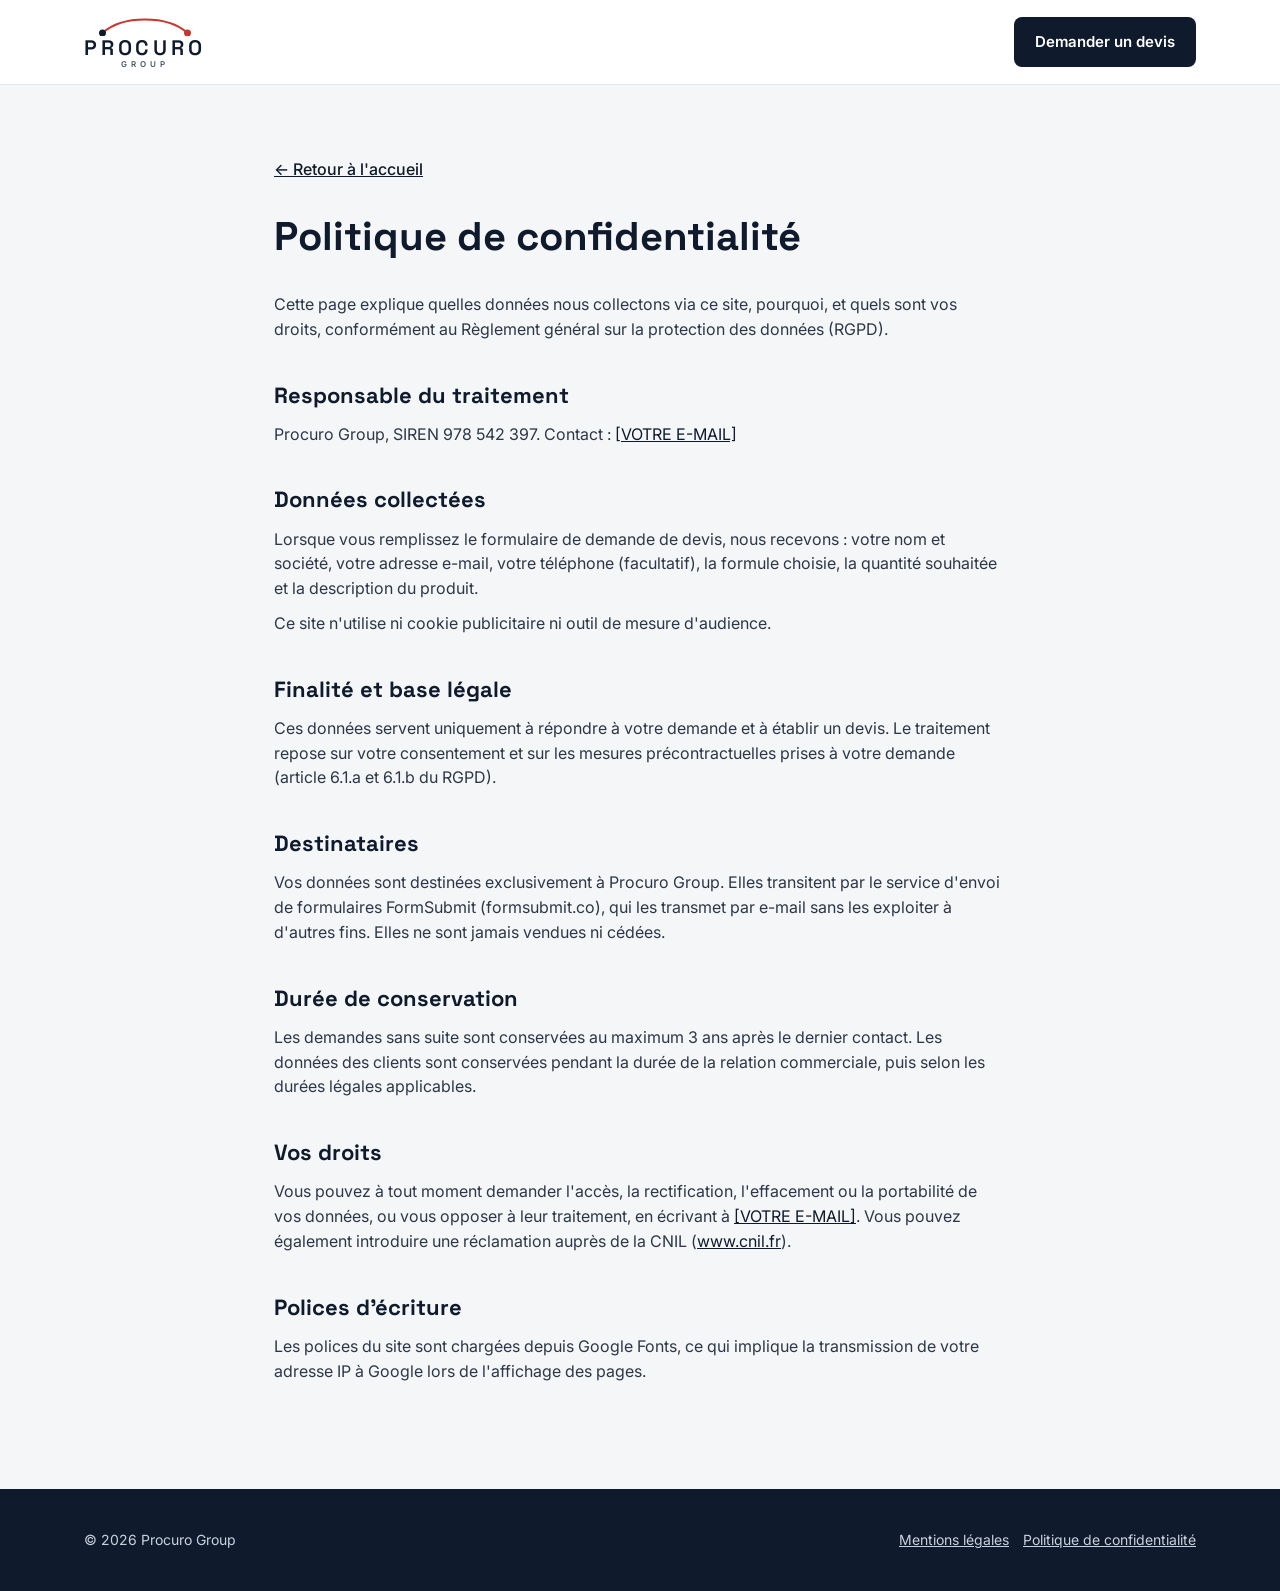
==== confidentialite.html @ 15a66a70 "Site Procuro Group prêt pour Vercel Co-Authored-By: Claude Opus 5.5 <noreply@anthropic.com> Claude-S" ====
<!doctype html>
<html lang="fr">
<head>
<meta charset="utf-8">
<meta name="viewport" content="width=device-width, initial-scale=1">
<title>Politique de confidentialité | Procuro Group</title>
<meta name="robots" content="noindex">
<link rel="icon" href="favicon.svg" type="image/svg+xml">
<link rel="preconnect" href="https://fonts.googleapis.com">
<link rel="preconnect" href="https://fonts.gstatic.com" crossorigin>
<link href="https://fonts.googleapis.com/css2?family=Space+Grotesk:wght@500;600;700&amp;family=Inter:wght@400;500;600&amp;display=swap" rel="stylesheet">
<link rel="stylesheet" href="css/styles.css">
<script src="js/config.js" defer></script>
<script src="js/main.js" defer></script>
</head>
<body>
<header class="site-header">
<div class="container header-inner">
<a class="logo" href="index.html" aria-label="Procuro Group, accueil">
<svg aria-hidden="true" width="104" height="22" viewBox="0 0 190 44"><path d="M10 38C50 2 140 2 180 38" fill="none" stroke="#C8372D" stroke-width="4" stroke-linecap="round"/><circle cx="10" cy="38" r="7" fill="#0F1B2D"/><circle cx="180" cy="38" r="7" fill="#C8372D"/></svg>
<span class="logo-word">PROCURO</span>
<span class="logo-sub">GROUP</span>
</a>
<a href="index.html#contact" class="btn btn-navy" style="padding:12px 20px;font-size:15px">Demander un devis</a>
</div>
</header>
<main class="legal">
<a class="back" href="index.html">← Retour à l'accueil</a>
<h1>Politique de confidentialité</h1>
<p>Cette page explique quelles données nous collectons via ce site, pourquoi, et quels sont vos droits, conformément au Règlement général sur la protection des données (RGPD).</p>
<h2>Responsable du traitement</h2>
<p>Procuro Group, SIREN 978 542 397. Contact : <a data-config-link="email" href="#"></a></p>
<h2>Données collectées</h2>
<p>Lorsque vous remplissez le formulaire de demande de devis, nous recevons : votre nom et société, votre adresse e-mail, votre téléphone (facultatif), la formule choisie, la quantité souhaitée et la description du produit.</p>
<p>Ce site n'utilise ni cookie publicitaire ni outil de mesure d'audience.</p>
<h2>Finalité et base légale</h2>
<p>Ces données servent uniquement à répondre à votre demande et à établir un devis. Le traitement repose sur votre consentement et sur les mesures précontractuelles prises à votre demande (article 6.1.a et 6.1.b du RGPD).</p>
<h2>Destinataires</h2>
<p>Vos données sont destinées exclusivement à Procuro Group. Elles transitent par le service d'envoi de formulaires FormSubmit (formsubmit.co), qui les transmet par e-mail sans les exploiter à d'autres fins. Elles ne sont jamais vendues ni cédées.</p>
<h2>Durée de conservation</h2>
<p>Les demandes sans suite sont conservées au maximum 3 ans après le dernier contact. Les données des clients sont conservées pendant la durée de la relation commerciale, puis selon les durées légales applicables.</p>
<h2>Vos droits</h2>
<p>Vous pouvez à tout moment demander l'accès, la rectification, l'effacement ou la portabilité de vos données, ou vous opposer à leur traitement, en écrivant à <a data-config-link="email" href="#"></a>. Vous pouvez également introduire une réclamation auprès de la CNIL (<a href="https://www.cnil.fr" target="_blank" rel="noopener">www.cnil.fr</a>).</p>
<h2>Polices d'écriture</h2>
<p>Les polices du site sont chargées depuis Google Fonts, ce qui implique la transmission de votre adresse IP à Google lors de l'affichage des pages.</p>
</main>
<footer class="site-footer">
<div class="container footer-inner">
<span>© <span id="annee">2026</span> Procuro Group</span>
<div class="footer-links">
<a href="mentions-legales.html">Mentions légales</a>
<a href="confidentialite.html">Politique de confidentialité</a>
</div>
</div>
</footer>
</body>
</html>
---- css/styles.css ----
:root{
  --navy:#0F1B2D;--navy-2:#17263C;--navy-line:#2B3D57;--navy-btn:#4A5A72;
  --red:#C8372D;--red-dark:#A82C23;--pink:#F2A79F;
  --bg:#F5F6F8;--white:#FFFFFF;--line:#E2E5EA;--input:#C3C9D2;
  --text:#0F1B2D;--muted:#4A5568;--muted-2:#2D3748;--on-dark:#C9D1DC;--on-dark-2:#DDE3EA;
  --ok:#1F7A4D;--err:#B42318;
  --display:'Space Grotesk',sans-serif;
}
*,*::before,*::after{box-sizing:border-box}
html{scroll-behavior:smooth;scroll-padding-top:90px}
body{margin:0;font-family:'Inter',system-ui,sans-serif;color:var(--text);background:var(--bg);line-height:1.55;-webkit-font-smoothing:antialiased}
img{max-width:100%;display:block}
a{color:var(--navy)}a:hover{color:var(--red)}
h1,h2,h3{font-family:var(--display);margin:0}
p{margin:0}
:focus-visible{outline:3px solid var(--pink);outline-offset:2px}
.skip{position:absolute;left:-9999px}.skip:focus{left:16px;top:16px;z-index:100;background:#fff;padding:8px 12px;border-radius:6px}
.container{max-width:1160px;margin:0 auto;padding-left:24px;padding-right:24px}
.section{padding-top:96px;padding-bottom:96px}
.stack{display:flex;flex-direction:column}
.dark{background:var(--navy);color:#fff}
.white{background:var(--white);border-top:1px solid var(--line);border-bottom:1px solid var(--line)}

/* Boutons */
.btn{display:inline-block;text-decoration:none;padding:16px 28px;border-radius:8px;font-weight:600;font-size:16px;text-align:center;border:1px solid transparent;cursor:pointer;font-family:inherit;transition:background .15s,color .15s,border-color .15s}
.btn-red{background:var(--red);color:#fff}.btn-red:hover{background:var(--red-dark);color:#fff}
.btn-navy{background:var(--navy);color:#fff}.btn-navy:hover{background:var(--red);color:#fff}
.btn-ghost{border-color:var(--navy-btn);color:#fff}.btn-ghost:hover{border-color:#fff;color:#fff}
.btn-outline{border-color:var(--navy);color:var(--navy)}.btn-outline:hover{background:var(--navy);color:#fff}

/* En-tête */
.site-header{background:var(--white);border-bottom:1px solid var(--line);position:sticky;top:0;z-index:50}
.header-inner{display:flex;align-items:center;justify-content:space-between;gap:16px;padding-top:14px;padding-bottom:14px}
.logo{display:flex;flex-direction:column;align-items:center;gap:1px;text-decoration:none;color:inherit}
.logo:hover{color:inherit}
.logo-word{font-family:var(--display);font-weight:600;font-size:21px;letter-spacing:.18em;line-height:1}
.logo-sub{font-size:8px;font-weight:600;letter-spacing:.5em;color:var(--muted);line-height:1.4}
.nav{display:flex;align-items:center;gap:28px;font-size:15px;font-weight:500}
.nav a{text-decoration:none}
.nav .btn{padding:12px 20px;font-size:15px}
.menu-toggle{display:none;background:none;border:1px solid var(--line);border-radius:8px;padding:8px;cursor:pointer;color:var(--navy)}

/* Hero */
.hero{display:grid;grid-template-columns:repeat(auto-fit,minmax(min(320px,100%),1fr));gap:56px;align-items:center;padding-top:96px;padding-bottom:104px}
.eyebrow{font-size:14px;font-weight:600;letter-spacing:.12em;text-transform:uppercase;color:var(--red-dark)}
.dark .eyebrow{color:var(--pink)}
.hero h1{font-size:clamp(36px,6vw,56px);line-height:1.05;font-weight:700}
.lead{font-size:19px;color:var(--on-dark);max-width:540px}
.actions{display:flex;flex-wrap:wrap;gap:14px;padding-top:8px}
.receive{background:var(--navy-2);border:1px solid var(--navy-line);border-radius:16px;padding:32px;gap:20px}
.receive-title{font-family:var(--display);font-size:22px;font-weight:600}
.check{display:flex;gap:14px;align-items:flex-start;color:var(--on-dark-2)}
.check svg{flex-shrink:0;margin-top:2px}
.hero-photo{padding-bottom:96px}
.hero-photo img{width:100%;height:clamp(240px,40vw,460px);object-fit:cover;border-radius:16px}

/* Titres de section */
.section-head{gap:12px;max-width:680px}
.section-head h2,.why h2{font-size:clamp(30px,4.5vw,40px);line-height:1.15}
.section-head .sub{font-size:18px;color:var(--muted)}
.dark .section-head .sub{color:var(--on-dark)}

/* Services */
.grid{display:grid;gap:20px}
.grid-cards{grid-template-columns:repeat(auto-fit,minmax(min(250px,100%),1fr))}
.grid-2{grid-template-columns:repeat(auto-fit,minmax(min(300px,100%),1fr))}
.card{background:var(--white);border:1px solid var(--line);border-radius:14px;padding:28px;display:flex;flex-direction:column;gap:14px}
.card h3{font-size:21px}
.card p,.muted{color:var(--muted)}
figure{margin:0;display:flex;flex-direction:column;gap:10px}
figure img{width:100%;height:380px;object-fit:cover;border-radius:14px}
figcaption{font-size:15px;color:var(--muted)}

/* Méthode */
.steps{display:grid;grid-template-columns:repeat(auto-fit,minmax(min(200px,100%),1fr));gap:32px}
.step{display:flex;flex-direction:column;gap:12px}
.step-num{font-family:var(--display);font-size:44px;font-weight:700;color:var(--red);line-height:1}
.step h3{font-size:20px}

/* Pourquoi nous */
.why{display:grid;grid-template-columns:repeat(auto-fit,minmax(min(320px,100%),1fr));gap:56px;align-items:center}
.why .intro{font-size:18px;color:var(--muted)}
.why img{width:100%;height:300px;object-fit:cover;border-radius:14px;margin-top:8px}
.point{background:var(--white);border:1px solid var(--line);border-radius:14px;padding:24px}
.point-title{font-family:var(--display);font-size:19px;font-weight:600;margin-bottom:6px}

/* Carte */
.map{display:block;width:100%;height:auto}
.map .route{stroke-dashoffset:0;animation:flow 1.6s linear infinite}
@keyframes flow{to{stroke-dashoffset:-24}}
@media (prefers-reduced-motion:reduce){.map .route{animation:none}html{scroll-behavior:auto}}

/* Tarifs */
.plan{border:1px solid var(--line);border-radius:16px;padding:36px;display:flex;flex-direction:column;gap:18px}
.plan-featured{border:2px solid var(--red);position:relative}
.badge{position:absolute;top:-13px;left:36px;background:var(--red);color:#fff;font-size:12px;font-weight:600;letter-spacing:.06em;text-transform:uppercase;padding:4px 10px;border-radius:999px}
.plan h3{font-size:24px}
.price{font-family:var(--display);font-size:40px;font-weight:700;line-height:1.2}
.price span{font-size:18px;font-weight:500;color:var(--muted)}
.plan ul{margin:0;padding-left:20px;color:var(--muted-2);display:flex;flex-direction:column;gap:8px}
.plan .btn{margin-top:auto;padding:14px 20px}
.rates{border:1px solid var(--line);border-radius:10px;overflow:hidden;font-size:15px}
.rates div{display:flex;justify-content:space-between;gap:12px;padding:10px 14px}
.rates div:nth-child(odd){background:var(--bg)}

/* Simulateur */
.sim{background:var(--bg);border-radius:10px;padding:16px;display:flex;flex-direction:column;gap:10px}
.sim label{font-weight:600;font-size:14px}
.sim-row{display:flex;align-items:center;gap:10px}
.sim input{flex:1;min-width:0;padding:10px 12px;border:1px solid var(--input);border-radius:8px;font:inherit;background:#fff}
.sim-out{font-size:15px;color:var(--muted-2)}
.sim-out strong{font-family:var(--display);font-size:18px;color:var(--navy)}

/* Contact */
.contact{display:grid;grid-template-columns:repeat(auto-fit,minmax(min(320px,100%),1fr));gap:56px}
.contact-info{gap:16px}
.contact-lines{gap:8px;padding-top:8px;font-size:16px}
.form{background:var(--white);border:1px solid var(--line);border-radius:16px;padding:32px;display:flex;flex-direction:column;gap:18px}
.field{display:flex;flex-direction:column;gap:6px}
.field label{font-weight:600;font-size:14px}
.field .opt{font-weight:400;color:var(--muted)}
.field input,.field textarea,.field select{padding:12px 14px;border:1px solid var(--input);border-radius:8px;font:inherit;background:#fff;color:inherit;width:100%}
.field textarea{resize:vertical}
.field input:focus,.field textarea:focus,.field select:focus{outline:none;border-color:var(--navy);box-shadow:0 0 0 3px rgba(15,27,45,.12)}
.field.invalid input,.field.invalid textarea,.field.invalid select{border-color:var(--err)}
.error{font-size:13px;color:var(--err);min-height:0}
.row-2{display:grid;grid-template-columns:repeat(auto-fit,minmax(min(200px,100%),1fr));gap:18px}
.consent{display:flex;gap:10px;align-items:flex-start;font-size:14px;color:var(--muted)}
.consent input{margin-top:3px;width:18px;height:18px;flex-shrink:0;accent-color:var(--red)}
.consent.invalid{color:var(--err)}
.hp{position:absolute!important;left:-10000px!important;width:1px;height:1px;overflow:hidden}
.form .btn{width:100%;padding:16px 20px}
.form .btn[disabled]{opacity:.65;cursor:wait}
.form-status{border-radius:10px;padding:14px 16px;font-size:15px}
.form-status.ok{background:#E8F5EE;color:var(--ok);border:1px solid #B7E0C8}
.form-status.err{background:#FDECEA;color:var(--err);border:1px solid #F5C2BC}

/* Pied de page */
.site-footer{background:var(--navy);color:var(--on-dark)}
.footer-inner{display:flex;flex-wrap:wrap;align-items:center;justify-content:space-between;gap:16px;padding-top:40px;padding-bottom:40px;font-size:14px}
.site-footer .logo-word{color:#fff}.site-footer .logo-sub{color:var(--on-dark)}
.site-footer a{color:var(--on-dark)}.site-footer a:hover{color:#fff}
.footer-links{display:flex;flex-wrap:wrap;gap:6px 14px}

/* Pages légales */
.legal{max-width:780px;margin:0 auto;padding:72px 24px 96px}
.legal h1{font-size:clamp(30px,5vw,40px);margin-bottom:24px}
.legal h2{font-size:22px;margin:36px 0 10px}
.legal p,.legal li{color:var(--muted-2);margin-bottom:10px}
.legal .back{display:inline-block;margin-bottom:24px;font-weight:500}

/* Mobile */
@media (max-width:760px){
  .menu-toggle{display:inline-flex}
  .nav{display:none;position:absolute;left:0;right:0;top:100%;background:#fff;border-bottom:1px solid var(--line);flex-direction:column;align-items:stretch;gap:0;padding:8px 24px 20px}
  .nav.open{display:flex}
  .nav a{padding:12px 0;border-bottom:1px solid var(--line)}
  .nav .btn{margin-top:12px;border-bottom:none}
  .section{padding-top:64px;padding-bottom:64px}
  .hero{padding-top:56px;padding-bottom:64px;gap:40px}
  .hero-photo{padding-bottom:64px}
  .lead{font-size:17px}
  .receive,.form,.plan{padding:24px}
  .badge{left:24px}
  figure img{height:280px}
  .actions .btn{flex:1 1 100%}
  .map .sublabel{display:none}
}
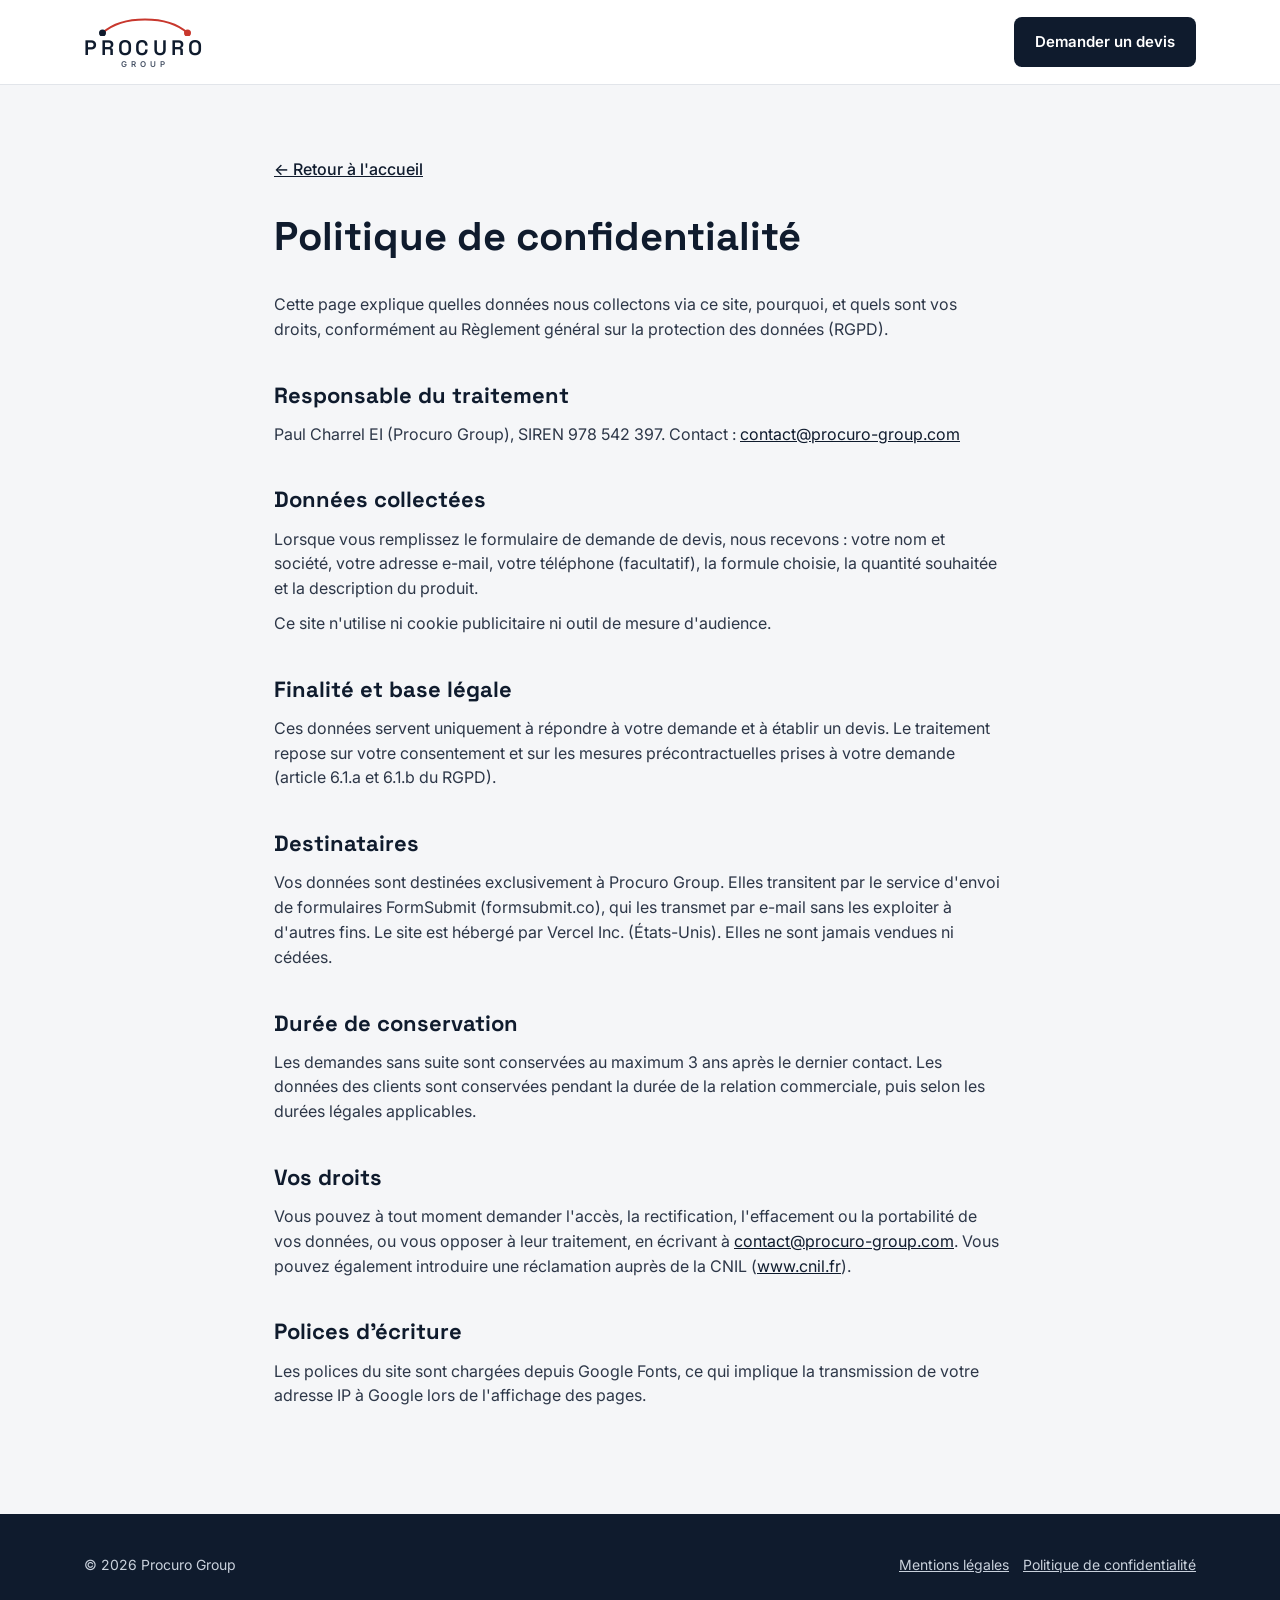
==== commit 4c5b9ed6: "Mentions légales : EI Paul Charrel, hébergeur Vercel Co-Authored-By: Claude Opus 5.5 <noreply@anthro" ====
--- a/confidentialite.html
+++ b/confidentialite.html
@@ -29,14 +29,14 @@
 <h1>Politique de confidentialité</h1>
 <p>Cette page explique quelles données nous collectons via ce site, pourquoi, et quels sont vos droits, conformément au Règlement général sur la protection des données (RGPD).</p>
 <h2>Responsable du traitement</h2>
-<p>Procuro Group, SIREN 978 542 397. Contact : <a data-config-link="email" href="#"></a></p>
+<p>Paul Charrel EI (Procuro Group), SIREN 978 542 397. Contact : <a data-config-link="email" href="#"></a></p>
 <h2>Données collectées</h2>
 <p>Lorsque vous remplissez le formulaire de demande de devis, nous recevons : votre nom et société, votre adresse e-mail, votre téléphone (facultatif), la formule choisie, la quantité souhaitée et la description du produit.</p>
 <p>Ce site n'utilise ni cookie publicitaire ni outil de mesure d'audience.</p>
 <h2>Finalité et base légale</h2>
 <p>Ces données servent uniquement à répondre à votre demande et à établir un devis. Le traitement repose sur votre consentement et sur les mesures précontractuelles prises à votre demande (article 6.1.a et 6.1.b du RGPD).</p>
 <h2>Destinataires</h2>
-<p>Vos données sont destinées exclusivement à Procuro Group. Elles transitent par le service d'envoi de formulaires FormSubmit (formsubmit.co), qui les transmet par e-mail sans les exploiter à d'autres fins. Elles ne sont jamais vendues ni cédées.</p>
+<p>Vos données sont destinées exclusivement à Procuro Group. Elles transitent par le service d'envoi de formulaires FormSubmit (formsubmit.co), qui les transmet par e-mail sans les exploiter à d'autres fins. Le site est hébergé par Vercel Inc. (États-Unis). Elles ne sont jamais vendues ni cédées.</p>
 <h2>Durée de conservation</h2>
 <p>Les demandes sans suite sont conservées au maximum 3 ans après le dernier contact. Les données des clients sont conservées pendant la durée de la relation commerciale, puis selon les durées légales applicables.</p>
 <h2>Vos droits</h2>
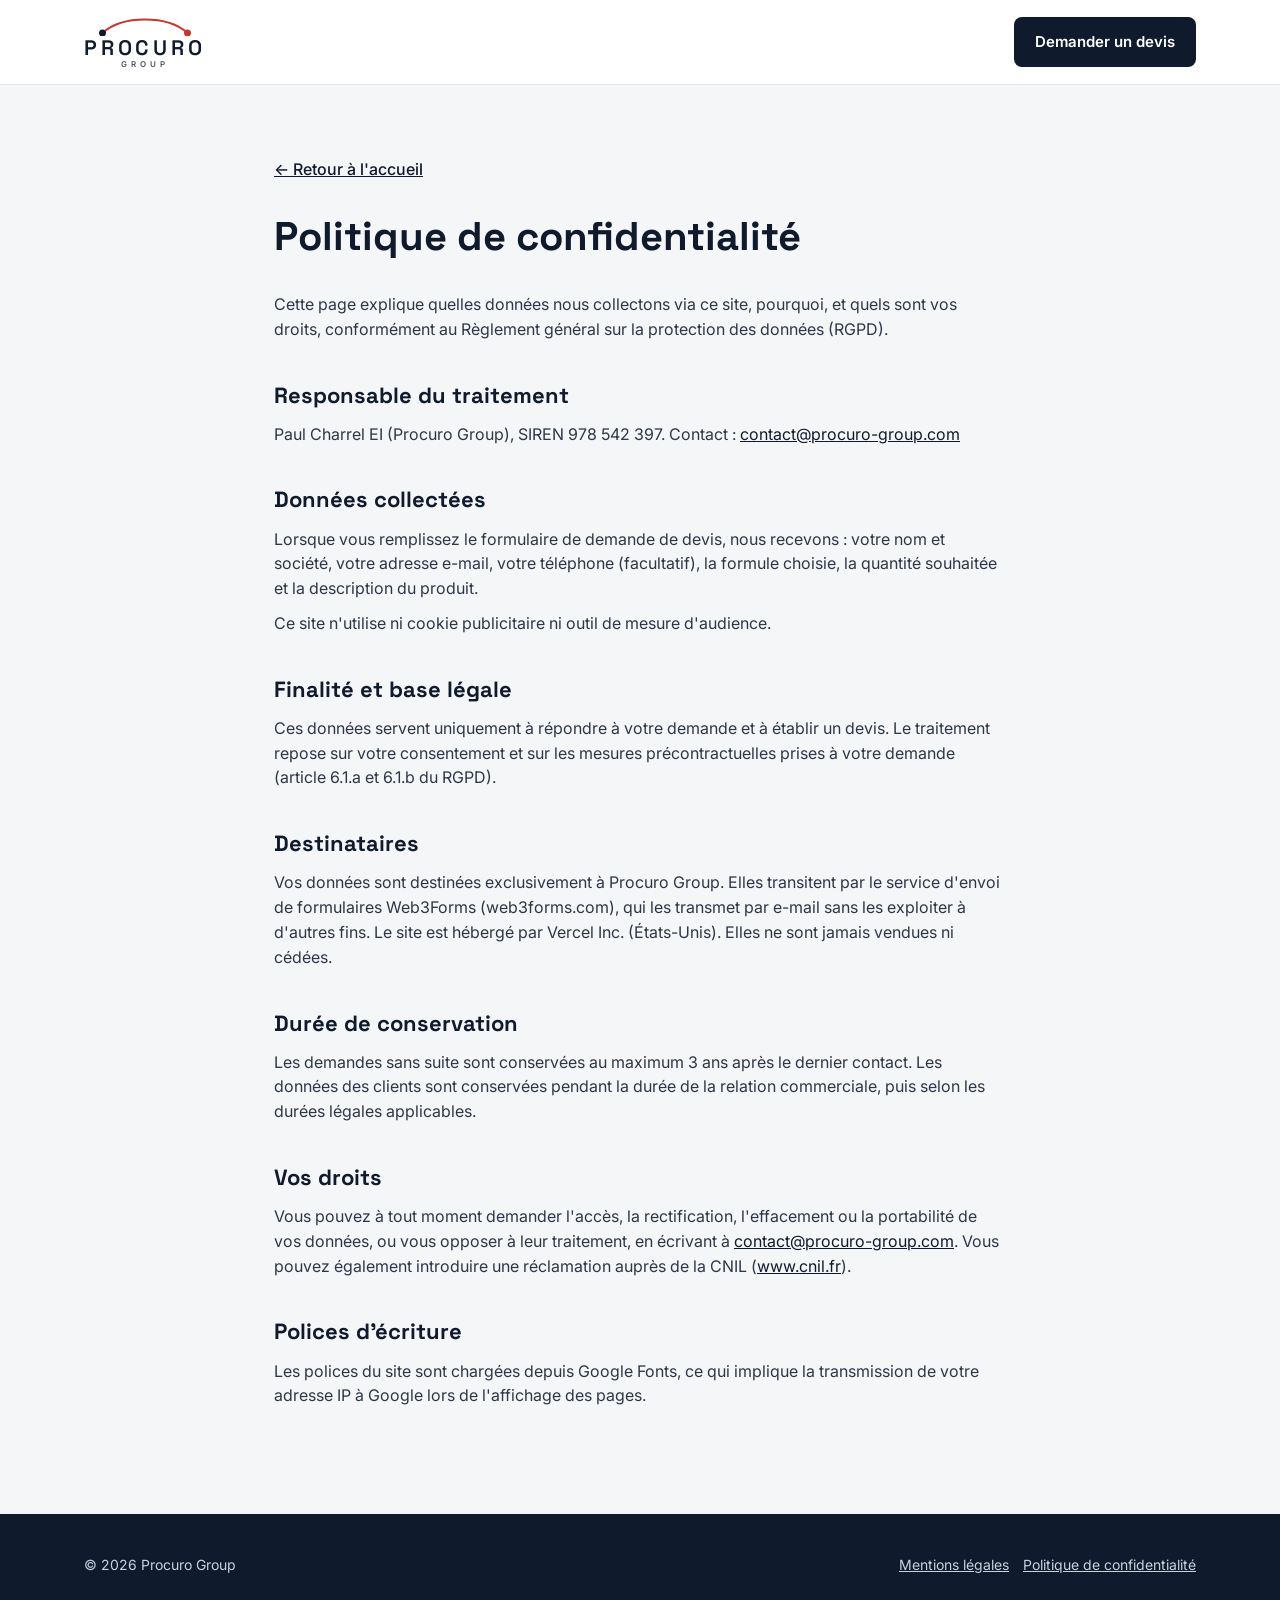
==== commit f618667d: "Formulaire : passage de FormSubmit à Web3Forms Co-Authored-By: Claude Opus 5.5 <noreply@anthropic.co" ====
--- a/confidentialite.html
+++ b/confidentialite.html
@@ -36,7 +36,7 @@
 <h2>Finalité et base légale</h2>
 <p>Ces données servent uniquement à répondre à votre demande et à établir un devis. Le traitement repose sur votre consentement et sur les mesures précontractuelles prises à votre demande (article 6.1.a et 6.1.b du RGPD).</p>
 <h2>Destinataires</h2>
-<p>Vos données sont destinées exclusivement à Procuro Group. Elles transitent par le service d'envoi de formulaires FormSubmit (formsubmit.co), qui les transmet par e-mail sans les exploiter à d'autres fins. Le site est hébergé par Vercel Inc. (États-Unis). Elles ne sont jamais vendues ni cédées.</p>
+<p>Vos données sont destinées exclusivement à Procuro Group. Elles transitent par le service d'envoi de formulaires Web3Forms (web3forms.com), qui les transmet par e-mail sans les exploiter à d'autres fins. Le site est hébergé par Vercel Inc. (États-Unis). Elles ne sont jamais vendues ni cédées.</p>
 <h2>Durée de conservation</h2>
 <p>Les demandes sans suite sont conservées au maximum 3 ans après le dernier contact. Les données des clients sont conservées pendant la durée de la relation commerciale, puis selon les durées légales applicables.</p>
 <h2>Vos droits</h2>
